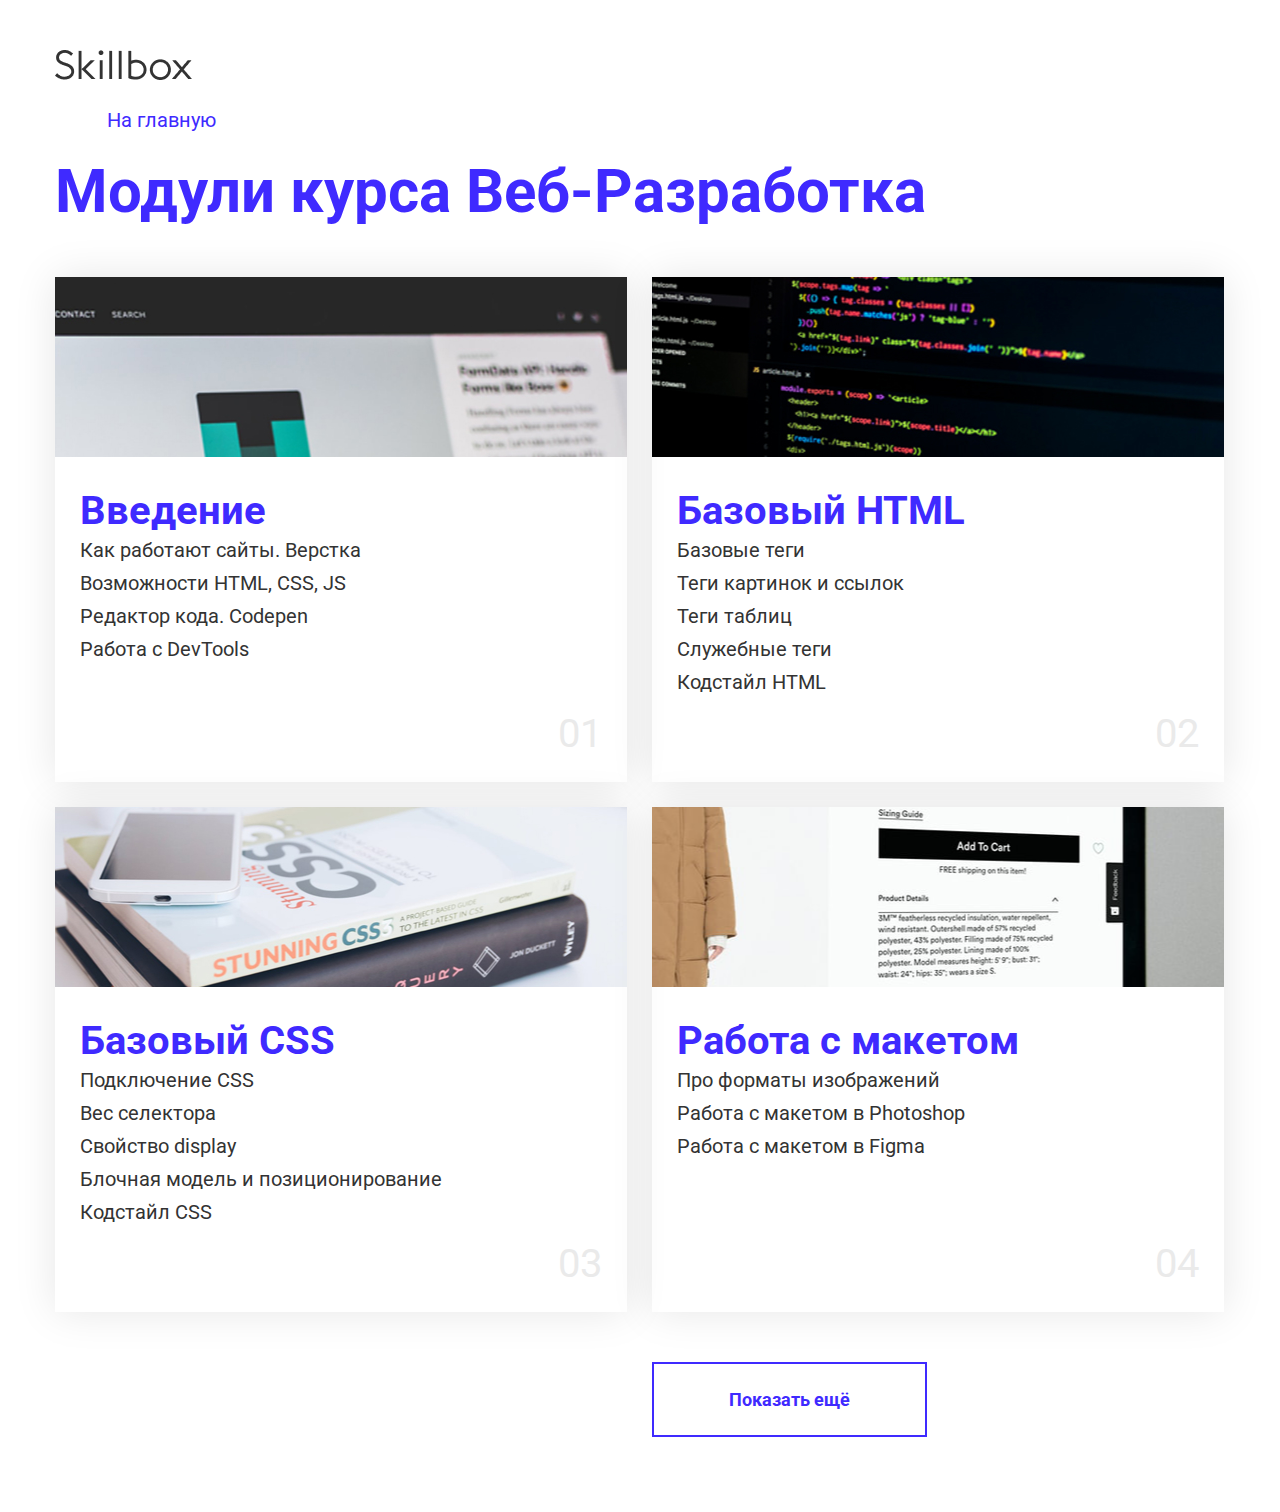
==== modules.html @ 6b126413 "Alls Done but not all" ====
<!doctype html>
<html lang="ru">
<head>
  <meta charset="UTF-8">
  <meta name="viewport" content="width=device-width, initial-scale=1.0">
  <meta http-equiv="X-UA-Compatible" content="ie=edge">
  <title>Practice-5.12</title>
  <link rel="stylesheet" href="css/normalize.css">
  <link rel="stylesheet" href="css/style.css">
  <link href="https://fonts.googleapis.com/css2?family=Roboto:wght@400;700&display=swap" rel="stylesheet">
</head>
<body>
<div class="container-modules">
  <a href="index.html"><img class="logo-modules" src="img/modules/skillbox1.png" alt="logo"></a>
  <a class="back-link" href="index.html">На главную</a>
  <h1 class="main-text-1s">Модули курса Веб-Разработка</h1>
  <ul class="list-modules">
    <li class="list-modules-block">
      <img src="img/modules/photo1.jpg" alt="" class="background-img">
      <div class="list-modules-item">
        <h2>Введение</h2>
        <p>Как работают сайты. Верстка</p>
        <p>Возможности HTML, CSS, JS</p>
        <p>Редактор кода. Codepen</p>
        <p>Работа с DevTools</p>
        <span>01</span>
      </div>
    </li>
    <li>
      <img src="img/modules/photo2.jpg" alt="" class="background-img">
      <div class="list-modules-item">
        <h2>Базовый HTML</h2>
        <p>Базовые теги</p>
        <p>Теги картинок и ссылок</p>
        <p>Теги таблиц</p>
        <p>Служебные теги</p>
        <p>Кодстайл HTML</p>
        <span>02</span>
      </div>
    </li>
    <li class="list-modules-block">
      <img src="img/modules/photo3.jpg" alt="" class="background-img">
      <div class="list-modules-item">
        <h2>Базовый CSS</h2>
        <p>Подключение CSS</p>
        <p>Вес селектора</p>
        <p>Свойство display</p>
        <p>Блочная модель и позиционирование</p>
        <p>Кодстайл CSS</p>
        <span>03</span>
      </div>
    </li>
    <li>
      <img src="img/modules/photo4.png" alt="" class="background-img">
      <div class="list-modules-item">
        <h2>Работа с макетом</h2>
        <p>Про форматы изображений</p>
        <p>Работа с макетом в Photoshop</p>
        <p>Работа с макетом в Figma</p>
        <span>04</span>
      </div>
    </li>
  </ul>
  <div class="button-modules">
    <a href="#" class="showmore-link">Показать ещё</a>
  </div>

</div>
</body>
</html>
---- css/style.css ----
html {
  box-sizing: border-box;
}

*,
*::before,
*::after {
  box-sizing: inherit;
}

a {
  color: inherit;
  text-decoration: none;
}

img {
  max-width: 100%;
}

body {
  font-family: Arial, Verdana, sans-serif;
}

p, h1, h2, h3, figure {
  margin: 0;
}

/*index.html + article.html*/

p {
  margin-bottom: 40px;
  width: 872px;
  font-weight: 400;
  font-size: 20px;
  line-height: 32px;
}


h1 {
  margin-bottom: 40px;
  font-weight: 400;
  font-size: 40px;
  line-height: 60px;
  color: #333;
}

h2 {
  margin-bottom: 10px;
  font-size: 40px;
  line-height: 46px;
  color: #333;
}

h3 {
  margin-bottom: 10px;
  font-weight: 400;
  font-size: 30px;
  line-height: 34px;
  color: #333;
}

.main-content {
  display: flex;
  flex-direction: column;
  align-items: center;
  justify-content: center;
  min-height: 100vh;
  color: #fff;
  background-color: #070217;
}

.logo {
  display: block;
  margin-bottom: 50px;
}

.links {
  display: block;
  margin-bottom: 50px;
}

.links__link {
  display: inline-block;
  padding: 24px 49px;
  font-weight: 700;
  font-size: 18px;
  background-color: #3f2aff;
}

.download-link {
  padding-left: 30px;
  background-image: url('../img/download.png');
  background-position: left center;
  background-size: 20px 20px;
  background-repeat: no-repeat;
  font-weight: 800;
  font-size: 18px;
  color: #3f2aff;
}

.links__link:not(:last-child) {
  margin-right: 25px;
}

.container {
  margin: 0 auto;
  padding: 80px 0;
  width: 1170px;
}

.border-element {
  border-radius: 20px;
  padding: 50px 95px;
  width: 100%;
  font-weight: 700;
  font-size: 30px;
  color: #fff;
  background-color: #3f2aff;
}

.gray-block {
  border-radius: 20px;
  padding: 30px;
  background-color: #f3f3f3;
  background-repeat: no-repeat;
  background-position: right;
  background-size: contain;
}

.gray-block-background-1 {
  background-image: url("../img/decorate-1.png");
}

.gray-block-background-2 {
  background-image: url("../img/decorate-2.png");
}

.gray-block:not(:last-child) {
  margin-bottom: 40px;
}

.gray-block p {
  width: 692px;
  margin-bottom: 10px;
}

.list {
  padding-left: 15px;
}

.list .list-item a {
  font-size: 20px;
  color: #3f2aff;
  border-bottom: 1px solid #3f2aff;
}

.list .list-item::marker {
  color: #3f2aff;
}

.list-item:not(:last-child) {
  margin-bottom: 20px;
}

.image {
  margin-bottom: 40px;
}

figure {
  display: inline-block;
  width: 872px;
  margin-bottom: 40px;
  font-size: 0;
}

figure figcaption {
  border: 1px solid #b6b6b6;
  border-top: 0;
  padding: 19px 0;
  font-weight: 400;
  font-size: 14px;
  text-align: center;
}

/*modules.html*/

.container-modules {
  font-family: 'Roboto', sans-serif;
  position: relative;
  margin: 0 auto;
  padding: 50px 0;
  width: 1170px;
}

.logo-modules {
  width: 137px;
  height: auto;
  margin-bottom: 25px;
}

.back-link {
  display: block;
  width: 162px;
  background-image: url('../img/modules/arrow1.svg');
  background-position: left center;
  background-size: 45px;
  background-repeat: no-repeat;
  font-weight: 400;
  font-size: 20px;
  line-height: 23px;
  color: #3f2aff;
  padding-left: 52px; /* (45+7) насчёт этого решения - было бы неплохо уточниться */
  margin-bottom: 25px;
}

.main-text-1s {
  font-weight: 700;
  font-size: 60px;
  line-height: 70px;
  color: #3f2aff;
  margin-bottom: 50px;
}

.list-modules {
  width: 100%;
  margin: 0;
  padding: 0;
}

.list-modules li {
  position: relative;
  display: block;
  width: 572px;
  height: 505px;
  float: left;
  box-shadow: 0 0 40px rgba(0, 0, 0, 0.1);
}

.list-modules-block {
  margin-right: 25px;
  margin-bottom: 25px;
}

.list-modules li img {
  width: 100%;
  height: auto;
}

.list-modules-item {
  padding: 25px;
}

.list-modules-item h2 {
  font-weight: 700;
  font-size: 40px;
  line-height: 47px;
  color: #3F2AFF;
  margin-bottom: 0;
}

.list-modules-item p {
  margin: 0;
  font-weight: 400;
  font-size: 20px;
  line-height: 165%;
  color: #333333;
}

.list-modules-item span {
  position: absolute;
  right: 0;
  bottom: 0;
  margin-right: 25px;
  margin-bottom: 25px;
  font-style: normal;
  font-weight: 400;
  font-size: 40px;
  line-height: 47px;
  color: #EAEAEA;
}

.showmore-link {
  display: inline-block;
  margin: 50px 0 25px 0;
  font-style: normal;
  font-weight: 700;
  font-size: 18px;
  line-height: 21px;
  border: 2px solid #3f2aff;
  padding: 25px 75px;
  text-align: center;
  color: #3F2AFF;
}

.button-modules {
  margin-left: 0;
  margin-right: 0;
}
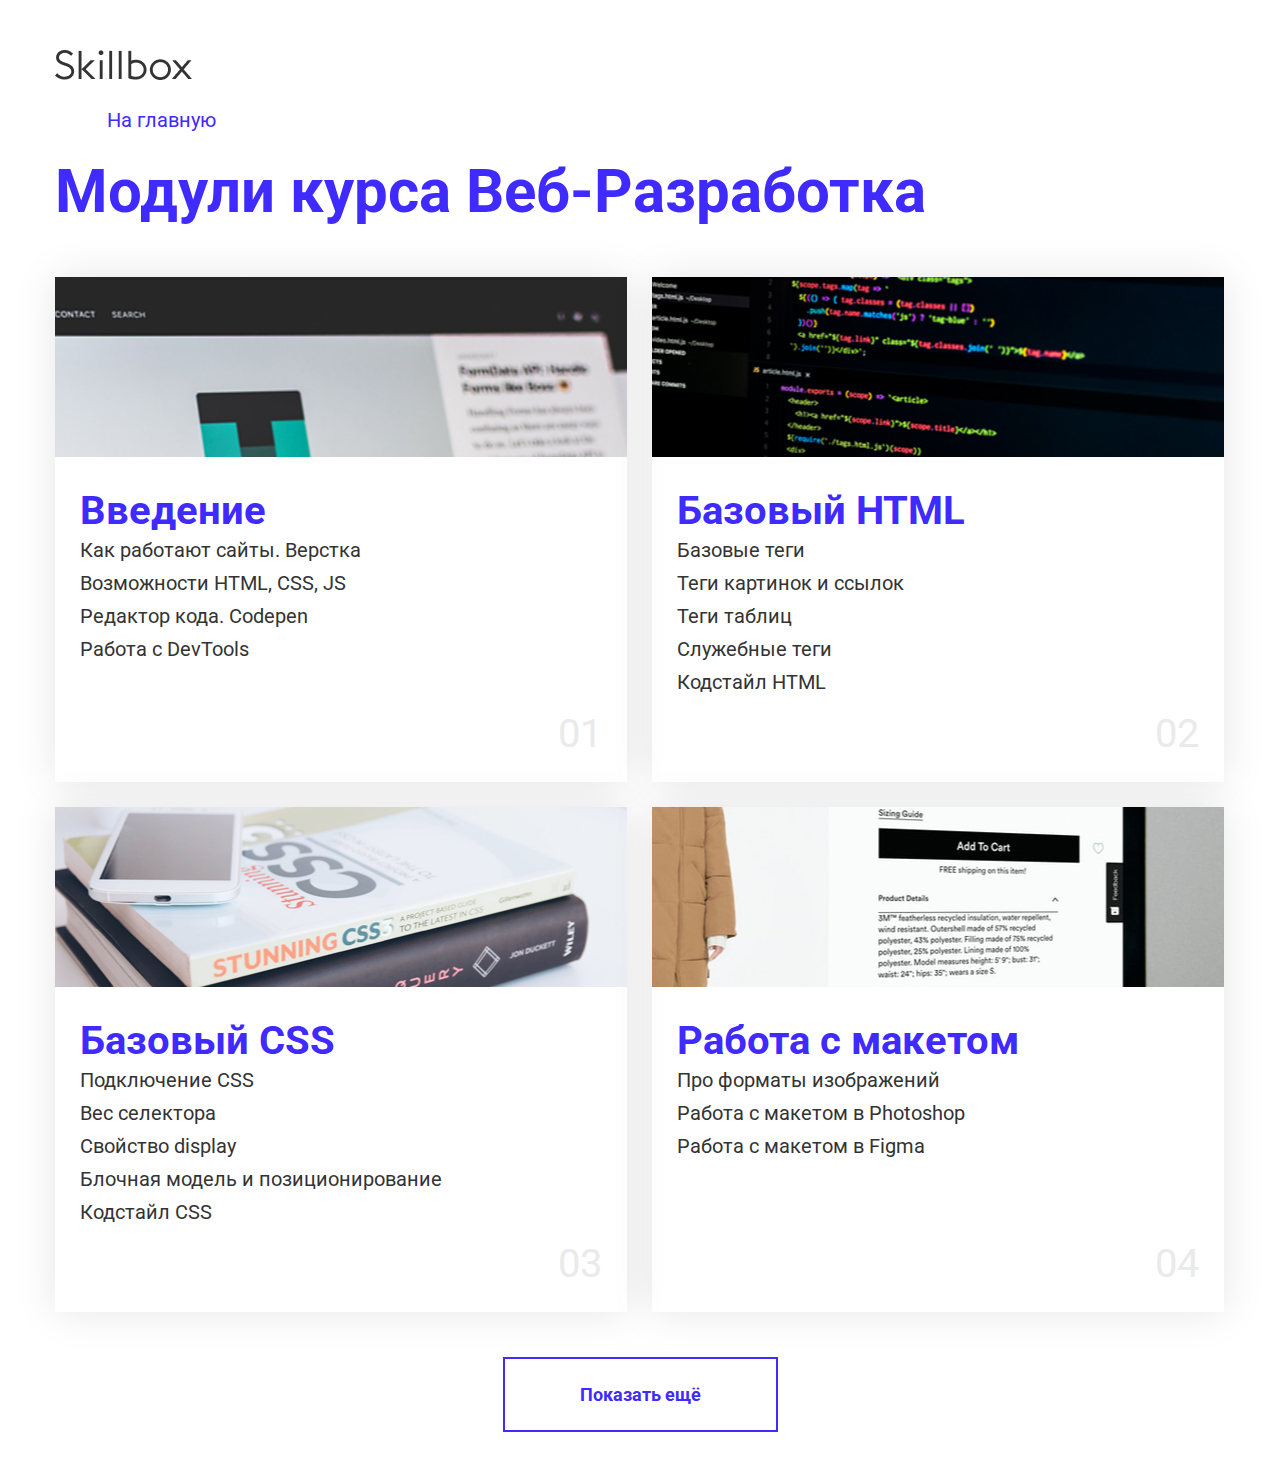
==== commit d508fb6f: "Alls Done!" ====
--- a/modules.html
+++ b/modules.html
@@ -26,7 +26,7 @@
         <span>01</span>
       </div>
     </li>
-    <li>
+    <li class="list-modules-block">
       <img src="img/modules/photo2.jpg" alt="" class="background-img">
       <div class="list-modules-item">
         <h2>Базовый HTML</h2>
@@ -50,7 +50,7 @@
         <span>03</span>
       </div>
     </li>
-    <li>
+    <li class="list-modules-block">
       <img src="img/modules/photo4.png" alt="" class="background-img">
       <div class="list-modules-item">
         <h2>Работа с макетом</h2>
@@ -61,10 +61,9 @@
       </div>
     </li>
   </ul>
-  <div class="button-modules">
+  <div class="showmore-block">
     <a href="#" class="showmore-link">Показать ещё</a>
   </div>
-
 </div>
 </body>
 </html>
--- a/css/style.css
+++ b/css/style.css
@@ -237,7 +237,14 @@
 }
 
 .list-modules-block {
+  display: inline-block;
   margin-right: 25px;
+  margin-bottom: 25px;
+}
+
+.list-modules-block:nth-child(2n) {
+  display: inline-block;
+  margin-right: 0;
   margin-bottom: 25px;
 }
 
@@ -279,20 +286,21 @@
   color: #EAEAEA;
 }
 
+.showmore-block {
+  display: flex;
+  width: 100%;
+  justify-content: center;
+  padding-top: 20px; /* как по другому? */
+}
+
 .showmore-link {
-  display: inline-block;
-  margin: 50px 0 25px 0;
   font-style: normal;
   font-weight: 700;
   font-size: 18px;
   line-height: 21px;
   border: 2px solid #3f2aff;
   padding: 25px 75px;
-  text-align: center;
   color: #3F2AFF;
 }
 
-.button-modules {
-  margin-left: 0;
-  margin-right: 0;
-}
+
